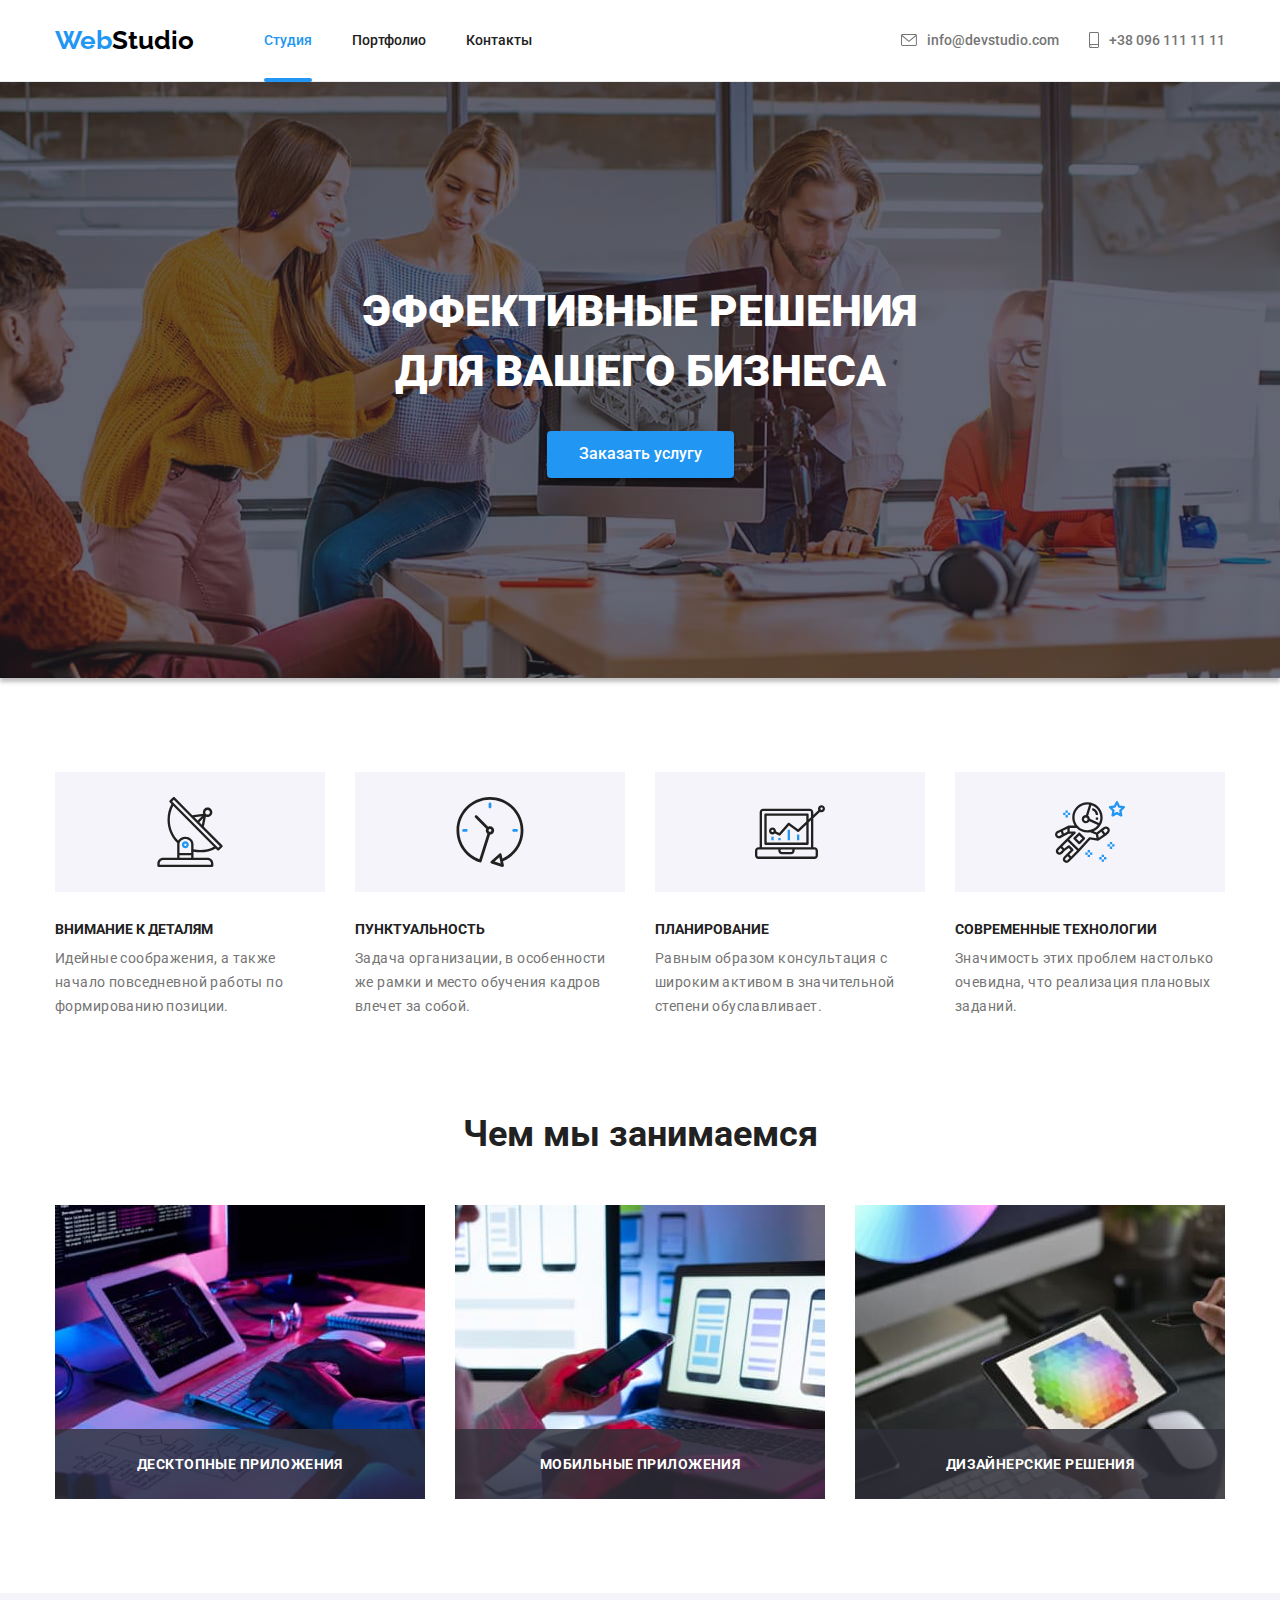
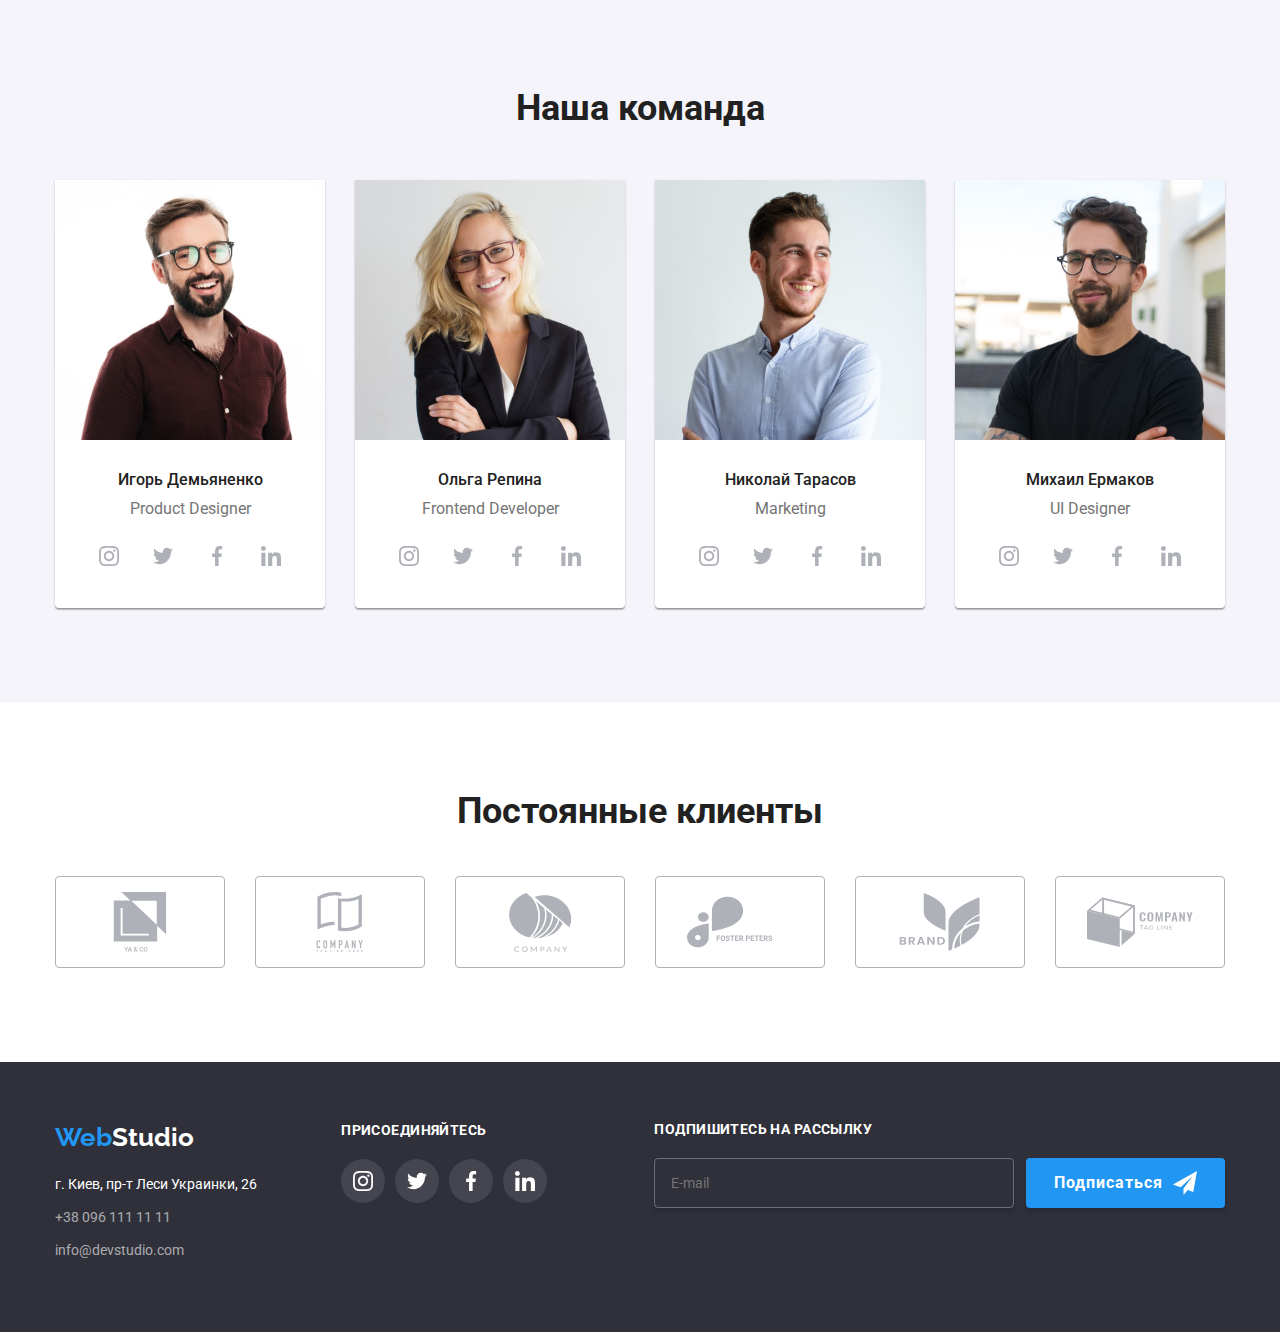
==== index.html @ 5934a65d "Add files via upload" ====
<!DOCTYPE html>
<html lang="en">
  <head>
    <meta charset="UTF-8" />
    <meta http-equiv="X-UA-Compatible" content="IE=edge" />
    <meta name="viewport" content="width=device-width, initial-scale=1.0" />

    <title>Студия</title>

    <link rel="preconnect" href="https://fonts.googleapis.com" />
    <link rel="preconnect" href="https://fonts.gstatic.com" crossorigin />
    <link
      href="https://fonts.googleapis.com/css2?family=Raleway:wght@700&family=Roboto:wght@400;500;700;900&display=swap"
      rel="stylesheet"
    />
    <link rel="stylesheet" href="./css/main.min.css" />
  </head>
  <body>
    <header class="header">
      <div class="container">
        <nav class="nav">
          <a href="./index.html" class="logo"
            ><span class="logo-accent">Web</span>Studio</a
          >
          <ul class="site-nav">
            <li class="site-nav__unit nav-unit">
              <a class="current" href="./index.html">Студия</a>
            </li>
            <li class="site-nav__unit">
              <a href="./portfolio.html">Портфолио</a>
            </li>
            <li class="site-nav__unit"><a href="#">Контакты</a></li>
          </ul>
        </nav>
        <ul class="header-contacts">
          <li class="header-contacts__unit">
            <a
              class="header-contacts__link mail"
              href="mailto:info@devstudio.com"
            >
              <svg class="header-contacts__icon" width="16" height="12">
                <use href="images/index/icons.svg#icon-envelope"></use>
              </svg>
              info@devstudio.com</a
            >
          </li>
          <li class="header-contacts__unit">
            <a class="header-contacts__link tel" href="tel:+380961111111">
              <svg class="header-contacts__icon" width="10" height="16">
                <use href="images/index/icons.svg#icon-smartphone"></use>
              </svg>
              +38 096 111 11 11</a
            >
          </li>
        </ul>
      </div>
    </header>

    <main>
      <section class="business-solutions section">
        <div class="container">
          <h1 class="business-solutions__main-header">
            Эффeктивные решения<br />для вашего бизнеса
          </h1>
          <button
            class="business-solutions__main-button button"
            type="button"
            data-modal-open
          >
            Заказать услугу
          </button>
        </div>
      </section>

      <section class="ocupation section">
        <div class="container">
          <h2 class="visually-hidden title">Род занятий</h2>
          <ul class="ocupation-list">
            <li class="ocupation-list__unit">
              <div class="ocupation-list__svg">
                <svg>
                  <use href="./images/index/icons.svg#icon-antenna"></use>
                </svg>
              </div>
              <h3 class="ocupation-list__title title">внимание к деталям</h3>
              <p class="text">
                Идейные соображения, а также начало повседневной работы по
                формированию позиции.
              </p>
            </li>
            <li class="ocupation-list__unit">
              <div class="ocupation-list__svg">
                <svg>
                  <use href="./images/index/icons.svg#icon-clock"></use>
                </svg>
              </div>
              <h3 class="ocupation-list__title title">пунктуальность</h3>
              <p class="text">
                Задача организации, в особенности же рамки и место обучения
                кадров влечет за собой.
              </p>
            </li>
            <li class="ocupation-list__unit">
              <div class="ocupation-list__svg">
                <svg>
                  <use href="./images/index/icons.svg#icon-diagram"></use>
                </svg>
              </div>
              <h3 class="ocupation-list__title title">плaнирование</h3>
              <p class="text">
                Равным образом консультация с широким активом в значительной
                степени обуславливает.
              </p>
            </li>
            <li class="ocupation-list__unit">
              <div class="ocupation-list__svg">
                <svg>
                  <use href="./images/index/icons.svg#icon-astronaut"></use>
                </svg>
              </div>
              <h3 class="ocupation-list__title title">
                современные технологии
              </h3>
              <p class="text">
                Значимость этих проблем настолько очевидна, что реализация
                плановых заданий.
              </p>
            </li>
          </ul>
        </div>
      </section>
      <section class="ocupation-pics section">
        <div class="container">
          <h2 class="title">Чем мы занимаемся</h2>
          <ul class="ocupation-pics-block">
            <li>
              <div class="ocupation-pics-block__unit">
                <img
                  src="./images/index/boxone.jpg"
                  alt="working process"
                  width="370"
                />
                <p>Десктопные приложения</p>
              </div>
            </li>
            <li>
              <div class="ocupation-pics-block__unit">
                <img
                  src="./images/index/boxtwo.jpg"
                  alt="working process"
                  width="370"
                />
                <p>Мобильные приложения</p>
              </div>
            </li>
            <li>
              <div class="ocupation-pics-block__unit">
                <img
                  src="./images/index/boxthree.jpg"
                  alt="working process"
                  width="370"
                />
                <p>Дизайнерские решения</p>
              </div>
            </li>
          </ul>
        </div>
      </section>

      <section class="team section">
        <div class="container">
          <h2 class="title">Наша команда</h2>
          <ul class="team-list">
            <li class="team-list__unit">
              <img src="./images/index/unitone.jpg" alt="worker" width="270" />
              <div class="team-list__box">
                <h3 class="title team-list__unit-name">Игорь Демьяненко</h3>
                <p class="team-list__position">Product Designer</p>
                <ul class="hot-links">
                  <li class="hot-links__unit">
                    <a href="" class="hot-links__icon-link">
                      <svg class="hot-links__svg">
                        <use
                          href="./images/index/icons.svg#icon-instagram"
                        ></use>
                      </svg>
                    </a>
                  </li>
                  <li class="hot-links__unit">
                    <a href="" class="hot-links__icon-link">
                      <svg class="hot-links__svg">
                        <use href="./images/index/icons.svg#icon-twitter"></use>
                      </svg>
                    </a>
                  </li>
                  <li class="hot-links__unit">
                    <a href="" class="hot-links__icon-link">
                      <svg class="hot-links__svg">
                        <use
                          href="./images/index/icons.svg#icon-facebook"
                        ></use>
                      </svg>
                    </a>
                  </li>
                  <li class="hot-links__unit">
                    <a href="" class="hot-links__icon-link">
                      <svg class="hot-links__svg">
                        <use
                          href="./images/index/icons.svg#icon-linkedin"
                        ></use>
                      </svg>
                    </a>
                  </li>
                </ul>
              </div>
            </li>
            <li class="team-list__unit">
              <img src="./images/index/unittwo.jpg" alt="worker" width="270" />
              <div class="team-list__box">
                <h3 class="title team-list__unit-name">Ольга Репина</h3>
                <p class="team-list__position">Frontend Developer</p>
                <ul class="hot-links">
                  <li class="hot-links__unit">
                    <a href="" class="hot-links__icon-link">
                      <svg class="hot-links__svg">
                        <use
                          href="./images/index/icons.svg#icon-instagram"
                        ></use>
                      </svg>
                    </a>
                  </li>
                  <li class="hot-links__unit">
                    <a href="" class="hot-links__icon-link">
                      <svg class="hot-links__svg">
                        <use href="./images/index/icons.svg#icon-twitter"></use>
                      </svg>
                    </a>
                  </li>
                  <li class="hot-links__unit">
                    <a href="" class="hot-links__icon-link">
                      <svg class="hot-links__svg">
                        <use
                          href="./images/index/icons.svg#icon-facebook"
                        ></use>
                      </svg>
                    </a>
                  </li>
                  <li class="hot-links__unit">
                    <a href="" class="hot-links__icon-link">
                      <svg class="hot-links__svg">
                        <use
                          href="./images/index/icons.svg#icon-linkedin"
                        ></use>
                      </svg>
                    </a>
                  </li>
                </ul>
              </div>
            </li>
            <li class="team-list__unit">
              <img
                src="./images/index/unitthree.jpg"
                alt="worker"
                width="270"
              />
              <div class="team-list__box">
                <h3 class="title team-list__unit-name">Николай Тарасов</h3>
                <p class="team-list__position">Marketing</p>
                <ul class="hot-links">
                  <li class="hot-links__unit">
                    <a href="" class="hot-links__icon-link">
                      <svg class="hot-links__svg">
                        <use
                          href="./images/index/icons.svg#icon-instagram"
                        ></use>
                      </svg>
                    </a>
                  </li>
                  <li class="hot-links__unit">
                    <a href="" class="hot-links__icon-link">
                      <svg class="hot-links__svg">
                        <use href="./images/index/icons.svg#icon-twitter"></use>
                      </svg>
                    </a>
                  </li>
                  <li class="hot-links__unit">
                    <a href="" class="hot-links__icon-link">
                      <svg class="hot-links__svg">
                        <use
                          href="./images/index/icons.svg#icon-facebook"
                        ></use>
                      </svg>
                    </a>
                  </li>
                  <li class="hot-links__unit">
                    <a href="" class="hot-links__icon-link">
                      <svg class="hot-links__svg">
                        <use
                          href="./images/index/icons.svg#icon-linkedin"
                        ></use>
                      </svg>
                    </a>
                  </li>
                </ul>
              </div>
            </li>
            <li class="team-list__unit">
              <img src="./images/index/unitfour.jpg" alt="worker" width="270" />
              <div class="team-list__box">
                <h3 class="title team-list__unit-name">Михаил Ермаков</h3>
                <p class="team-list__position">UI Designer</p>
                <ul class="hot-links">
                  <li class="hot-links__unit">
                    <a href="" class="hot-links__icon-link">
                      <svg class="hot-links__svg">
                        <use
                          href="./images/index/icons.svg#icon-instagram"
                        ></use>
                      </svg>
                    </a>
                  </li>
                  <li class="hot-links__unit">
                    <a href="" class="hot-links__icon-link">
                      <svg class="hot-links__svg">
                        <use href="./images/index/icons.svg#icon-twitter"></use>
                      </svg>
                    </a>
                  </li>
                  <li class="hot-links__unit">
                    <a href="" class="hot-links__icon-link">
                      <svg class="hot-links__svg">
                        <use
                          href="./images/index/icons.svg#icon-facebook"
                        ></use>
                      </svg>
                    </a>
                  </li>
                  <li class="hot-links__unit">
                    <a href="" class="hot-links__icon-link">
                      <svg class="hot-links__svg">
                        <use
                          href="./images/index/icons.svg#icon-linkedin"
                        ></use>
                      </svg>
                    </a>
                  </li>
                </ul>
              </div>
            </li>
          </ul>
        </div>
      </section>
      <section class="constant-clients section">
        <div class="container">
          <h2 class="constant-clients__header title">Постоянные клиенты</h2>
          <ul class="constant-clients-list">
            <li class="constant-clients-list__unit">
              <a href="" class="constant-clients-list__companies">
                <svg>
                  <use href="images/index/icons.svg#icon-group1"></use>
                </svg>
              </a>
            </li>
            <li class="constant-clients-list__unit">
              <a href="" class="constant-clients-list__companies">
                <svg>
                  <use href="images/index/icons.svg#icon-group2"></use>
                </svg>
              </a>
            </li>
            <li class="constant-clients-list__unit">
              <a href="" class="constant-clients-list__companies">
                <svg>
                  <use href="images/index/icons.svg#icon-group3"></use>
                </svg>
              </a>
            </li>
            <li class="constant-clients-list__unit">
              <a href="" class="constant-clients-list__companies">
                <svg>
                  <use href="images/index/icons.svg#icon-group4"></use>
                </svg>
              </a>
            </li>
            <li class="constant-clients-list__unit">
              <a href="" class="constant-clients-list__companies">
                <svg>
                  <use href="images/index/icons.svg#icon-group5"></use>
                </svg>
              </a>
            </li>
            <li class="constant-clients-list__unit">
              <a href="" class="constant-clients-list__companies">
                <svg>
                  <use href="images/index/icons.svg#icon-group6"></use>
                </svg>
              </a>
            </li>
          </ul>
        </div>
      </section>
    </main>

    <footer class="footer">
      <div class="container">
        <div class="left-footer">
          <a href="./index.html" class="logo"
            ><span class="logo-accent">Web</span>Studio</a
          >
          <address>
            <ul class="footer-contacts">
              <li>
                <a class="footer-contacts__map-mark" href="#"
                  >г. Киев, пр-т Леси Украинки, 26</a
                >
              </li>
              <li>
                <a class="footer-contacts__tel contact" href="tel:+380961111111"
                  >+38 096 111 11 11</a
                >
              </li>
              <li>
                <a
                  class="footer-contacts__mail contact"
                  href="mailto:info@devstudio.com"
                  >info@devstudio.com</a
                >
              </li>
            </ul>
          </address>
        </div>
        <div class="footer__join">
          <span>присоединяйтесь</span>
          <ul class="hot-links">
            <li class="hot-links__unit">
              <a href="" class="hot-links__icon-link">
                <svg class="hot-links__svg">
                  <use href="./images/index/icons.svg#icon-instagram"></use>
                </svg>
              </a>
            </li>
            <li class="hot-links__unit">
              <a href="" class="hot-links__icon-link">
                <svg class="hot-links__svg">
                  <use href="./images/index/icons.svg#icon-twitter"></use>
                </svg>
              </a>
            </li>
            <li class="hot-links__unit">
              <a href="" class="hot-links__icon-link">
                <svg class="hot-links__svg">
                  <use href="./images/index/icons.svg#icon-facebook"></use>
                </svg>
              </a>
            </li>
            <li class="hot-links__unit">
              <a href="" class="hot-links__icon-link">
                <svg class="hot-links__svg">
                  <use href="./images/index/icons.svg#icon-linkedin"></use>
                </svg>
              </a>
            </li>
          </ul>
        </div>
        <div class="subscribe">
          <form class="subscribe__form">
            <h2 class="subscribe__header">Подпишитесь на рассылку</h2>
            <div class="subscribe__wrapper">
              <input
                type="mail"
                class="subscribe__input"
                placeholder="E-mail"
              />
              <button type="submit" class="subscribe__submit button">
                Подписаться
                <span class="telegramm-span">
                  <svg>
                    <use href="./images/index/icons.svg#icon-send"></use>
                  </svg>
                </span>
              </button>
            </div>
          </form>
        </div>
      </div>
    </footer>

    <div class="backdrop is-hidden" data-modal>
      <div class="modal">
        <button type="button" class="close-backdrop" data-modal-close>
          <span class="strange-span">
            <svg>
              <use href="./images/index/icons.svg#icon-close"></use>
            </svg>
          </span>
        </button>
        <form class="index-form">
          <h2 class="index-form__header title">
            Оставьте свои данные, мы вам перезвоним
          </h2>
          <label for="name">Имя</label>

          <div class="common-form">
            <input type="text" name="name" id="name" class="common-input" />
            <svg>
              <use href="./images/index/icons.svg#icon-person"></use>
            </svg>
          </div>

          <label for="tel">Телефон</label>
          <div class="common-form">
            <input type="tel" name="tel" id="tel" class="common-input" />
            <svg>
              <use href="./images/index/icons.svg#icon-phone"></use>
            </svg>
          </div>

          <label for="mail">Почта</label>
          <div class="common-form">
            <input type="email" name="mail" id="email" class="common-input" />
            <svg>
              <use href="./images/index/icons.svg#icon-email"></use>
            </svg>
          </div>

          <label for="comment">Комментарий</label>
          <textarea
            name="comment"
            id="comment"
            placeholder="Введите текст"
            class="common-input"
          ></textarea>
          <div class="index-checkbox-field">
            <label for="agreement" class="index-checkbox">
              <input
                type="checkbox"
                name="agreement"
                id="agreement"
                class="checkbox-itself"
              />
              Соглашаюсь с рассылкой и принимаю &nbsp
              <a href="" class="agreement-link"> Условия договора</a>
              <span class="agreement-check">
                <svg>
                  <use href="./images/index/icons.svg#icon-check"></use>
                </svg>
              </span>
            </label>
          </div>
          <button type="submit" class="index-form-button">Отправить</button>
        </form>
      </div>
    </div>
    <script src="./js/modal.js"></script>
  </body>
</html>
---- css/main.min.css ----
/*! modern-normalize v1.1.0 | MIT License | https://github.com/sindresorhus/modern-normalize */*,::before,::after{box-sizing:border-box}html{line-height:1.15;-webkit-text-size-adjust:100%;-moz-tab-size:4;tab-size:4}body{margin:0;font-family:system-ui,-apple-system,"Segoe UI",Roboto,Helvetica,Arial,sans-serif,"Apple Color Emoji","Segoe UI Emoji"}hr{height:0;color:inherit}abbr[title]{text-decoration:underline dotted}b,strong{font-weight:bolder}code,kbd,samp,pre{font-family:ui-monospace, SFMono-Regular, Consolas, 'Liberation Mono', Menlo, monospace;font-size:1em}small{font-size:80%}sub,sup{font-size:75%;line-height:0;position:relative;vertical-align:baseline}sub{bottom:-0.25em}sup{top:-0.5em}table{text-indent:0;border-color:inherit}button,input,optgroup,select,textarea{font-family:inherit;font-size:100%;line-height:1.15;margin:0}button,select{text-transform:none}button,[type='button'],[type='reset'],[type='submit']{-webkit-appearance:button}::-moz-focus-inner{border-style:none;padding:0}:-moz-focusring{outline:1px dotted ButtonText}:-moz-ui-invalid{box-shadow:none}legend{padding:0}progress{vertical-align:baseline}::-webkit-inner-spin-button,::-webkit-outer-spin-button{height:auto}[type='search']{-webkit-appearance:textfield;outline-offset:-2px}::-webkit-search-decoration{-webkit-appearance:none}::-webkit-file-upload-button{-webkit-appearance:button;font:inherit}summary{display:list-item}html{box-sizing:border-box}.container{width:1200px;padding:0px 15px 0px 15px;margin:auto}.section{padding:94px 0}h1,h2,h3,h4,h5,h6{margin:0px;padding:0px}img{display:block}p{margin:0px}body{font-family:"Roboto", sans-serif;background-color:var(--primary-white-color);color:var(--primary-txt-color);font-size:14px;line-height:1.2}ul{list-style:none;margin:0px;padding:0px}:root{--primary-txt-color: #757575;--title-txt-color: #212121;--accent-txt-color: #2196f3;--primary-white-color: #ffffff;--primary-black-color: #000000;--footer-secondary-color: rgba(255, 255, 255, 0.6);--footer-tertiary-color: rgba(255, 255, 255, 0.1);--bg-main-color: #2f303a;--button-bg-color: #f5f4fa;--border-filter-box: #eeeeee;--border-bottom-for-nav: #ececec;--icon-main-color: #afb1b8}.text{font-weight:400;font-size:14px;line-height:1.71;letter-spacing:0.03em;width:270px}.button{color:var(--title-txt-color);font-family:inherit;cursor:pointer;font-size:16px;font-weight:500;line-height:1.63;padding:6px 22px;border:none;border-radius:4px;background-color:var(--button-bg-color);transition-property:background-color;transition-duration:250ms;transition-timing-function:cubic-bezier(0.4, 0, 0.2, 1)}.title{color:var(--title-txt-color)}.visually-hidden,.visually-hidden.title{position:absolute;white-space:nowrap;width:1px;height:1px;overflow:hidden;border:0;padding:0;clip:rect(0 0 0 0);clip-path:inset(50%);margin:-1px}.logo{color:var(--primary-black-color);text-decoration:none;font-size:26px;line-height:1.19;font-family:"Raleway", sans-serif;font-weight:700}.logo .logo-accent{color:var(--accent-txt-color)}header{border-bottom:1px solid var(--border-bottom-for-nav)}header .container{display:flex;align-items:center}.nav{display:flex;align-items:center}.site-nav{display:flex;margin-left:70px}.site-nav__unit:not(:last-child){margin-right:40px}.site-nav__unit a{display:inline-block;color:var(--title-txt-color);text-decoration:none;padding:32px 0px;transition-property:color;transition-duration:250ms;transition-timing-function:cubic-bezier(0.4, 0, 0.2, 1)}.site-nav__unit a:hover,.site-nav__unit a:focus{color:var(--accent-txt-color)}.site-nav__unit .current{color:var(--accent-txt-color);position:relative}header ul{font-weight:500}header .header-contacts__link:hover,header .header-contacts__link:focus{color:var(--accent-txt-color);fill:var(--accent-txt-color)}header .header-contacts__link{color:var(--primary-txt-color);text-decoration:none;fill:var(--primary-txt-color);transition-property:color, fill;transition-duration:250ms;transition-timing-function:cubic-bezier(0.4, 0, 0.2, 1)}.mail,.tel{display:flex;align-items:center}.header-contacts__icon{margin-right:10px}.current::after{content:"";display:block;position:absolute;bottom:-1px;width:100%;height:4px;border-radius:2px;background-color:var(--accent-txt-color)}.header-contacts{display:flex;margin-left:auto}.header-contacts .header-contacts__unit:not(:last-child){margin-right:30px}.title.hidden-title{color:var(--primary-white-color)}.business-solutions{background-color:var(--bg-main-color);background-image:linear-gradient(rgba(47,48,58,0.4), rgba(47,48,58,0.4)),url(../images/index/heroimg.jpg);box-shadow:0px 4px 4px rgba(0,0,0,0.25);background-position:center;background-repeat:no-repeat;text-align:center}.business-solutions.section{padding:200px 0px}.business-solutions__main-header{text-align:center;padding-bottom:30px;color:var(--primary-white-color);line-height:1.36;font-size:44px;font-weight:900;text-transform:uppercase}.business-solutions__main-button.button{padding:10px 32px;margin-right:0}.business-solutions__main-button.button,.button:hover,.button:focus{color:var(--primary-white-color);background-color:var(--accent-txt-color);box-shadow:0px 3px 1px rgba(0,0,0,0.1),0px 1px 2px rgba(0,0,0,0.08),0px 2px 2px rgba(0,0,0,0.12)}.ocupation-list{display:flex}.ocupation-list__unit:not(:last-child){margin-right:30px}.ocupation-list__svg{display:flex;justify-content:center;align-items:center;align-content:center;background-color:var(--button-bg-color);height:120px;margin-bottom:30px}.ocupation-list__svg svg{width:70px;height:70px}.ocupation-pics.section{padding-top:0px}.ocupation-pics .title{font-size:36px;line-height:1.17;text-align:center;margin-bottom:50px}.ocupation-pics-block{display:flex}.ocupation-pics-block li:not(:last-child){margin-right:30px}.ocupation-pics-block li{position:relative}.ocupation-list__title.title{font-size:14px;line-height:1.14;text-transform:uppercase;margin-bottom:10px}.ocupation-pics-block__unit p{position:absolute;display:flex;align-items:center;justify-content:center;bottom:0;width:100%;height:70px;background-color:rgba(47,48,58,0.8);text-align:center;font-weight:700;letter-spacing:0.03em;text-transform:uppercase;line-height:calc(16 / 14);color:var(--primary-white-color)}.team{background-color:var(--button-bg-color)}.team .title{font-size:36px;line-height:1.17;text-align:center}.team h2{margin-bottom:50px}.team-list{display:flex}.team-list__box{padding:30px 0px}.team-list__unit{text-align:center;border-radius:0px 0px 4px 4px;box-shadow:0px 1px 3px rgba(0,0,0,0.12),0px 1px 1px rgba(0,0,0,0.14),0px 2px 1px rgba(0,0,0,0.2);background-color:var(--primary-white-color)}.team-list__unit .title.team-list__unit-name{font-size:16px;font-weight:500;line-height:1.19;margin-bottom:10px}.team-list__unit .team-list__position{font-size:16px;line-height:1.19;margin-bottom:16px}.team-list__unit:not(:last-child){margin-right:30px}.hot-links{display:flex;justify-content:center}.hot-links__unit{display:flex}.hot-links__unit:not(:last-child){margin-right:10px}.hot-links__unit a{width:44px;height:44px;background-color:var(--primary-white-color);fill:var(--icon-main-color);border-radius:50%;display:flex;justify-content:center;align-items:center;transition-property:background-color, fill;transition-duration:250ms;transition-timing-function:cubic-bezier(0.4, 0, 0.2, 1)}.hot-links__unit a:hover,.hot-links__unit a:focus{background-color:var(--accent-txt-color);fill:var(--primary-white-color)}.hot-links__svg{width:20px;height:20px}.constant-clients__header{text-align:center;font-size:36px;font-weight:700;line-height:calc(36 / 42);margin-bottom:50px}.constant-clients-list{display:flex}.constant-clients-list__unit:not(:last-child){margin-right:30px}.constant-clients-list__companies{width:170px;height:92px;display:flex;align-items:center;justify-content:center;border:1px solid var(--icon-main-color);border-radius:4px;fill:var(--icon-main-color);transition-property:background-color, fill;transition-duration:250ms;transition-timing-function:cubic-bezier(0.4, 0, 0.2, 1)}.constant-clients-list__companies:hover,.constant-clients-list__companies:focus{border:1px solid var(--accent-txt-color);fill:var(--accent-txt-color)}.constant-clients-list__companies svg{width:106px;height:60px}.filter-buttons,.filter-list{display:flex;flex-wrap:wrap;justify-content:center}.filter-buttons{margin-bottom:50px}.filter-buttons li:not(:last-child){margin-right:8px}.filter-list{margin:-15px}.filter-list__list-unit{border:1px solid var(--border-filter-box);width:370px;margin:15px}.filter-list__list-unit:hover{box-shadow:0px 1px 1px rgba(0,0,0,0.12),0px 4px 4px rgba(0,0,0,0.06),1px 4px 6px rgba(0,0,0,0.16)}.filter-list__list-unit h2{color:var(--title-txt-color);font-size:18px;line-height:1.71;margin-bottom:4px}.filter-list__list-unit p{font-size:16px;line-height:1.6}.filter-list__list-unit:hover .filter-list__active-text{transform:translateY(0)}.list-unit__content{padding:20px 24px}.filter-list__unit-active{position:relative;overflow:hidden}.filter-list__unit-active p{position:absolute;top:0;height:100%;width:100%;padding:63px 24px;background-color:rgba(33,150,243,0.9);color:var(--primary-white-color);font-size:18px;line-height:1.53;letter-spacing:0.03em;transform:translateY(100%);transition:transform 250ms cubic-bezier(0.4, 0, 0.2, 1)}.footer{background-color:var(--bg-main-color);padding:60px 0px}.footer .logo{color:var(--primary-white-color);display:inline-block;margin-bottom:20px}.footer .container{display:flex;justify-content:space-between}.footer-contacts{line-height:1.71}.footer-contacts li{margin-bottom:9px}.footer-contacts a{text-decoration:none}address{font-style:normal}address .footer-contacts__map-mark{color:var(--primary-white-color);transition-property:color;transition-duration:250ms;transition-timing-function:cubic-bezier(0.4, 0, 0.2, 1)}address .footer-contacts__map-mark:hover,address .footer-contacts__map-mark:focus,address .contact:hover,address .contact:focus{color:var(--accent-txt-color)}address .footer-contacts__tel,address .footer-contacts__mail{color:var(--footer-secondary-color);transition-property:color;transition-duration:250ms;transition-timing-function:cubic-bezier(0.4, 0, 0.2, 1)}.footer__join{display:block;margin-left:70px}.footer__join span{font-weight:700;color:var(--primary-white-color);text-transform:uppercase;display:inline-block;margin-bottom:20px;letter-spacing:0.03em}.footer__join .hot-links__icon-link{background-color:var(--footer-tertiary-color);fill:var(--primary-white-color)}.subscribe{margin-left:93px}.subscribe__header{font-size:14px;font-weight:700;line-height:1.14;letter-spacing:0.03em;text-transform:uppercase;color:var(--primary-white-color);margin-bottom:20px}.subscribe__wrapper{display:flex}.subscribe__input{height:50px;width:360px;border:1px solid rgba(255,255,255,0.3);border-radius:4px;background-color:rgba(255,255,255,0);box-shadow:0px 4px 4px rgba(0,0,0,0.15);margin-right:12px;padding-left:16px;color:var(--primary-white-color)}.subscribe__input:focus{border:none;outline:1px solid var(--accent-txt-color)}.subscribe__submit{display:flex;align-items:center;justify-content:center;padding:10px 28px;background:var(--accent-txt-color);box-shadow:0px 4px 4px rgba(0,0,0,0.15);border-radius:4px;font-weight:700;font-size:16px;line-height:1.87;letter-spacing:0.06em;color:var(--primary-white-color)}.telegramm-span{margin-left:10px;width:24px;height:24px}.telegramm-span svg{width:24px;height:24px}.backdrop{position:fixed;top:0;left:0;width:100%;height:100%;background-color:rgba(0,0,0,0.2);opacity:1;transition:opacity 250ms cubic-bezier(0.4, 0, 0.2, 1)}.backdrop.is-hidden{opacity:0;pointer-events:none}.modal{position:absolute;top:50%;left:50%;transform:translate(-50%, -50%);min-height:581px;min-width:528px;background-color:var(--primary-white-color);box-shadow:0px 1px 3px rgba(0,0,0,0.12),0px 1px 1px rgba(0,0,0,0.14),0px 2px 1px rgba(0,0,0,0.2);border-radius:4px}.close-backdrop{position:absolute;right:8px;top:8px;width:30px;height:30px;background-color:var(--primary-white-color);border:1px solid rgba(0,0,0,0.1);border-radius:50%;fill:#000000;display:flex;justify-content:center;align-items:center;cursor:pointer;transition:fill 250ms cubic-bezier(0.4, 0, 0.2, 1)}.close-backdrop svg{width:18px;height:18px}.close-backdrop:hover{fill:var(--accent-txt-color)}.index-form{display:flex;flex-direction:column;align-items:center;padding:40px}.index-form label{font-size:12px;line-height:1.16;letter-spacing:0.01em;margin-bottom:4px;width:100%}.index-form input{width:100%;height:40px;border:1px solid rgba(33,33,33,0.2);border-radius:4px}.index-form textarea{border:1px solid rgba(33,33,33,0.2);height:120px;width:100%;border-radius:4px;padding:12px 16px;resize:none}.index-form__header{font-size:20px;letter-spacing:0.03em;line-height:1.15;margin-bottom:12px}.common-form{position:relative;display:flex;align-items:center;width:100%;margin-bottom:10px}.common-form svg{position:absolute;width:18px;height:18px;left:12px}.common-form input{padding-left:42px}.common-input:focus{outline:1px solid var(--accent-txt-color)}.common-input:focus+svg{fill:var(--accent-txt-color)}.index-checkbox-field{position:relative;margin-top:20px;margin-bottom:30px;display:flex;align-items:center;justify-content:center;margin-left:17px}.index-checkbox-field label{font-size:14px;line-height:1.71;letter-spacing:0.03em}.index-checkbox{display:flex;align-items:center}.index-checkbox input{position:absolute;white-space:nowrap;width:1px;height:1px;overflow:hidden;border:0;padding:0;clip:rect(0 0 0 0);clip-path:inset(50%);margin:-1px}.agreement-check{position:absolute;display:flex;align-items:center;justify-content:center;width:16px;height:15px;background-color:var(--primary-white-color);border:2px solid var(--primary-black-color);border-radius:3px;left:-20px;top:4px;line-height:1}.agreement-check svg{width:16px;height:15px}.checkbox-itself:checked ~ .agreement-check{background-color:var(--accent-txt-color);border:none}.agreement-link{color:var(--accent-txt-color)}.index-form-button{padding:10px 55px;color:var(--primary-white-color);background-color:var(--accent-txt-color);box-shadow:0px 4px 4px rgba(0,0,0,0.15);border-radius:4px;width:200px;border:0;font-size:16px;line-height:1.88;font-weight:700;cursor:pointer;letter-spacing:0.06em}.strange-span{width:18px;height:18px}
/*# sourceMappingURL=main.min.css.map */
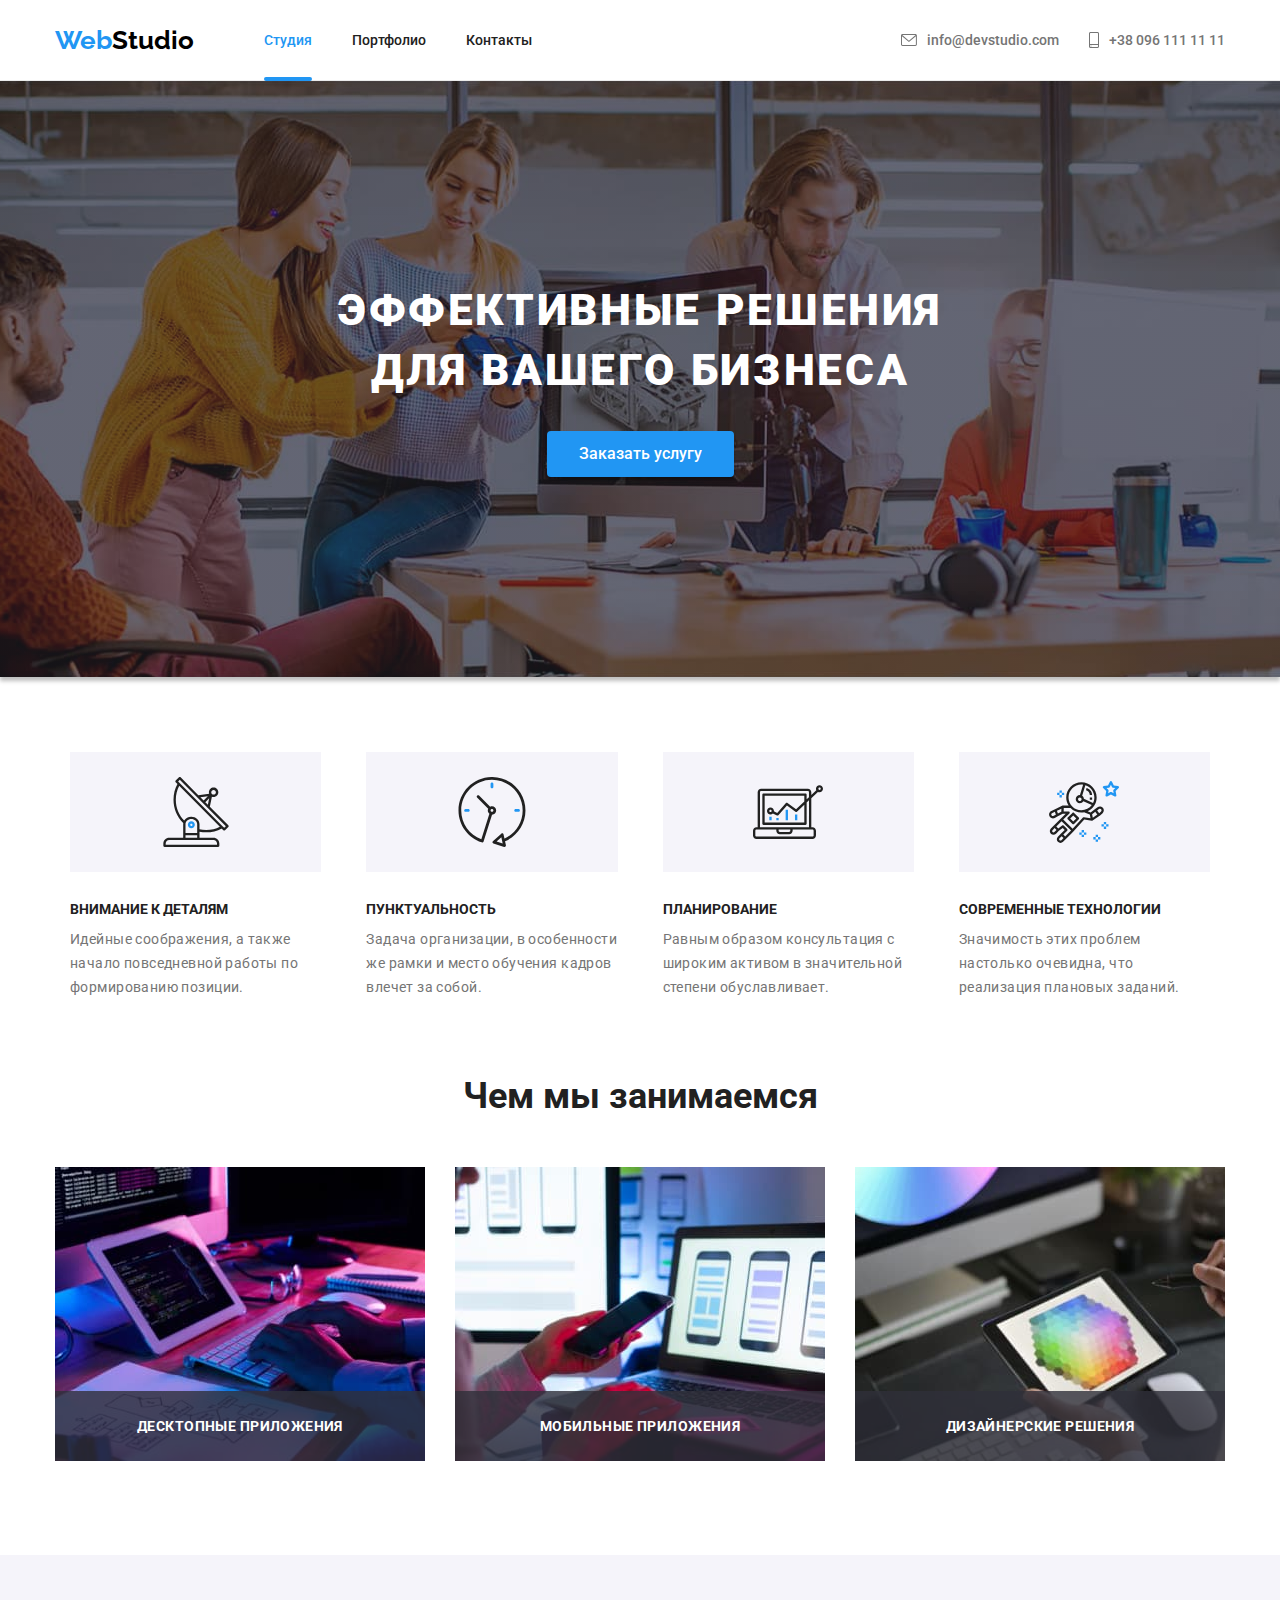
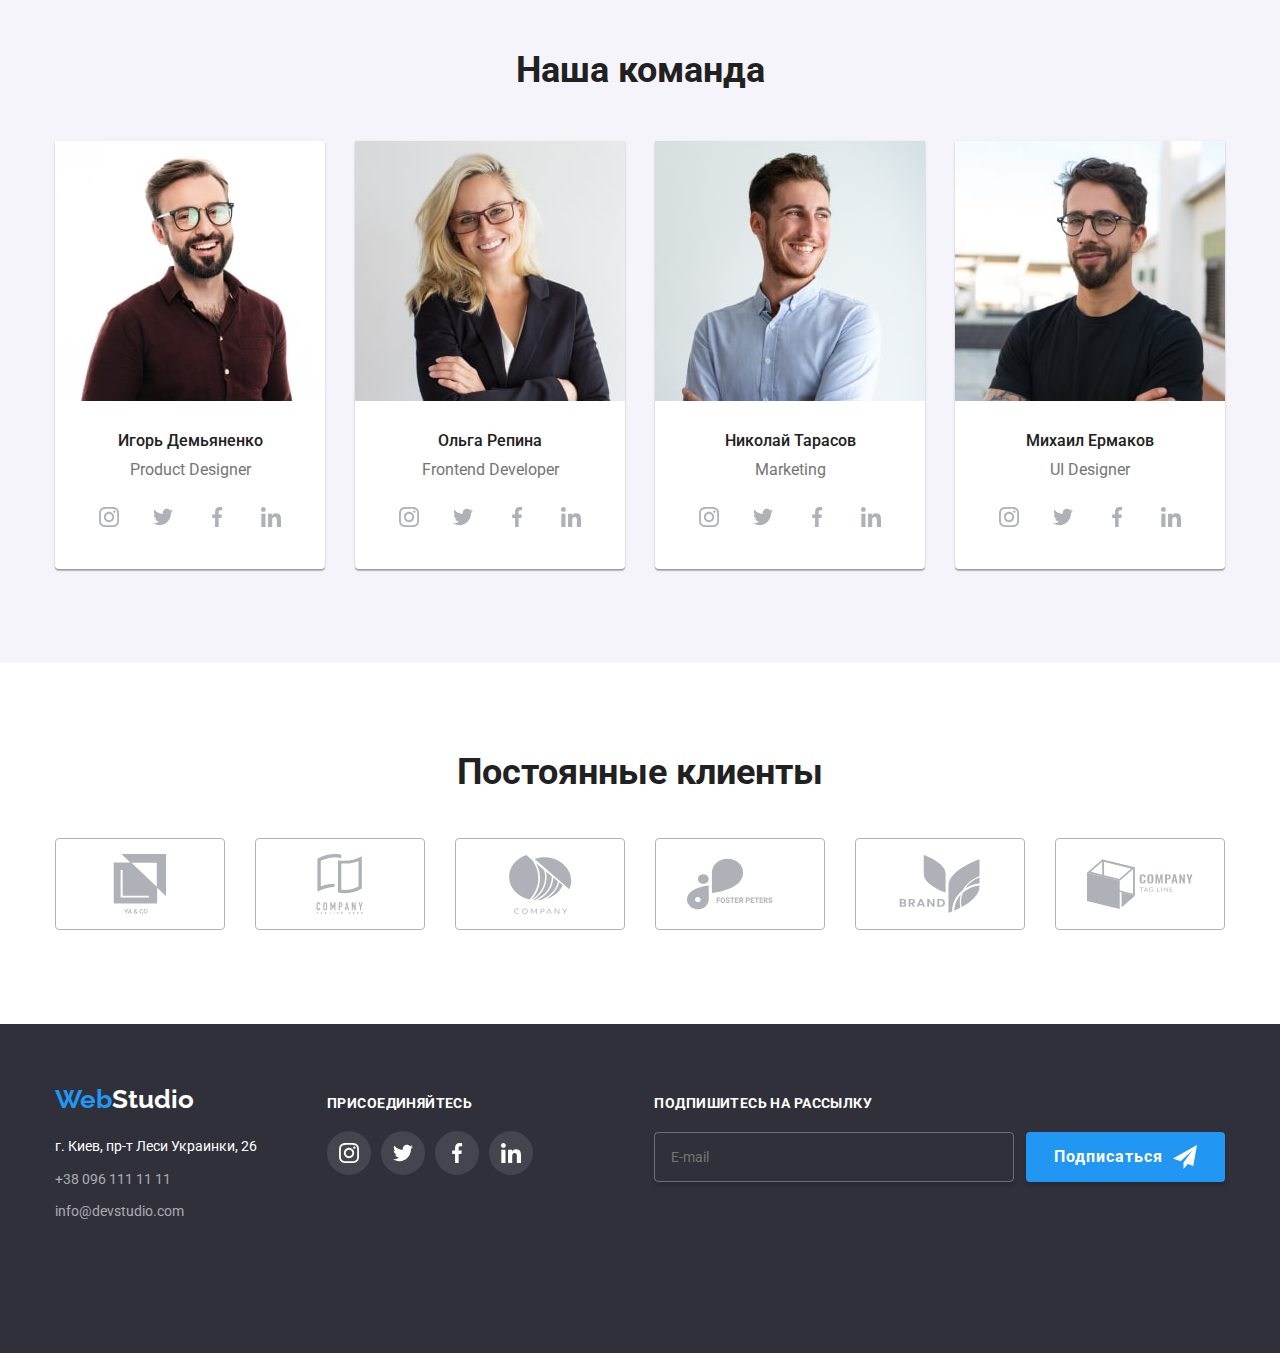
==== commit ecc6c00a: "v1" ====
--- a/index.html
+++ b/index.html
@@ -16,7 +16,8 @@
     <link rel="stylesheet" href="./css/main.min.css" />
   </head>
   <body>
-    <header class="header">
+
+   <header class="header">
       <div class="container">
         <nav class="nav">
           <a href="./index.html" class="logo"
@@ -53,8 +54,59 @@
             >
           </li>
         </ul>
-      </div>
-    </header>
+        <button type="button" class="burger-open">
+          <svg class="burger-open__svg">
+            <use href="images/index/icons.svg#icon-menu"></use>
+
+          </svg>
+        </button>
+      </div>
+      <div class="mob-menu visually-hidden">
+        <div class="mob-container">
+          <div class="mob-menu__top">
+        <button type="button" class="burger-close">
+          <svg class="burger-close__svg">
+          <use href="images/index/icons.svg#icon-close_menu"></use>
+          </svg>
+        </button>
+        <ul class="mob-menu-list">
+          <li class="mob-menu-list__unit">
+            <a  href="./index.html">Студия</a>
+          </li>
+          <li class="mob-menu-list__unit">
+            <a href="./portfolio.html">Портфолио</a>
+          </li>
+          <li class="mob-menu-list__unit"><a href="#">Контакты</a></li>
+        </ul>
+      </div>
+        <div class="mob-menu__bottom">
+        <ul class="mob-contacts">
+          <li class="mob-contacts__unit">
+            <a class="mob-contacts__link tel" href="tel:+380961111111">
+              +38 096 111 11 11</a
+            >
+          </li>
+          <li class="mob-contacts__unit">
+            <a
+              class="mob-contacts__link mail"
+              href="mailto:info@devstudio.com"
+            >
+              info@devstudio.com</a
+            >
+          </li>
+
+        </ul>
+        <ul class="mob-hot-links">
+          <li class="mob-hot-links__unit"><a href="">Instagram</a></li>
+          <li class="mob-hot-links__unit"><a href="">Twitter</a></li>
+          <li class="mob-hot-links__unit"><a href="">Facebook</a></li>
+          <li class="mob-hot-links__unit"><a href="">LinkedIn</a></li>
+
+        </ul>
+      </div>
+      </div>
+      </div>
+    </header> 
 
     <main>
       <section class="business-solutions section">
@@ -72,7 +124,7 @@
         </div>
       </section>
 
-      <section class="ocupation section">
+       <section class="ocupation section">
         <div class="container">
           <h2 class="visually-hidden title">Род занятий</h2>
           <ul class="ocupation-list">
@@ -129,6 +181,7 @@
           </ul>
         </div>
       </section>
+
       <section class="ocupation-pics section">
         <div class="container">
           <h2 class="title">Чем мы занимаемся</h2>
@@ -172,7 +225,15 @@
           <h2 class="title">Наша команда</h2>
           <ul class="team-list">
             <li class="team-list__unit">
-              <img src="./images/index/unitone.jpg" alt="worker" width="270" />
+              <picture>
+                <source srcset="./images/index/fourthteam/igor/igor-min.jpg 1x,
+                ./images/index/fourthteam/igor/igor-2x-min.jpg 2x" media="(min-width:1200px)">
+                <source srcset="./images/index/fourthteam/igor/igor-tablet-min.jpg 1x,
+                ./images/index/fourthteam/igor/igor-tablet-2x-min.jpg 2x" media="(min-width:768px)">
+                <source srcset="./images/index/fourthteam/igor/igor-mob-min.jpg 1x,
+                ./images/index/fourthteam/igor/igor-mob-2x-min.jpg 2x" media="(min-width:320px)">
+                <img src="./images/index/fourthteam/igor/igor-mob-min.jpg" alt="worker" >
+              </picture>
               <div class="team-list__box">
                 <h3 class="title team-list__unit-name">Игорь Демьяненко</h3>
                 <p class="team-list__position">Product Designer</p>
@@ -215,7 +276,15 @@
               </div>
             </li>
             <li class="team-list__unit">
-              <img src="./images/index/unittwo.jpg" alt="worker" width="270" />
+              <picture>
+                <source srcset="./images/index/fourthteam/olga/olga-min.jpg 1x,
+                ./images/index/fourthteam/olga/olga-2x-min.jpg 2x" media="(min-width:1200px)">
+                <source srcset="./images/index/fourthteam/olga/olga-tablet-min.jpg 1x,
+                ./images/index/fourthteam/olga/olga-tablet-2x-min.jpg 2x" media="(min-width:768px)">
+                <source srcset="./images/index/fourthteam/olga/olga-mob-min.jpg 1x,
+                ./images/index/fourthteam/olga/olga-mob-2x-min.jpg 2x" media="(min-width:320px)">
+                <img src="./images/index/fourthteam/olga/olga-mob-min.jpg" alt="worker" >
+              </picture>
               <div class="team-list__box">
                 <h3 class="title team-list__unit-name">Ольга Репина</h3>
                 <p class="team-list__position">Frontend Developer</p>
@@ -258,11 +327,15 @@
               </div>
             </li>
             <li class="team-list__unit">
-              <img
-                src="./images/index/unitthree.jpg"
-                alt="worker"
-                width="270"
-              />
+              <picture>
+                <source srcset="./images/index/fourthteam/nick/nick-min.jpg 1x,
+                ./images/index/fourthteam/nick/nick-2x-min.jpg 2x" media="(min-width:1200px)">
+                <source srcset="./images/index/fourthteam/nick/nick-tablet-min.jpg 1x,
+                ./images/index/fourthteam/nick/nick-tablet-2x-min.jpg 2x" media="(min-width:768px)">
+                <source srcset="./images/index/fourthteam/nick/nick-mob-min.jpg 1x,
+                ./images/index/fourthteam/nick/nick-mob-2x-min.jpg 2x" media="(min-width:320px)">
+                <img src="./images/index/fourthteam/nick/nick-mob-min.jpg" alt="worker" >
+              </picture>
               <div class="team-list__box">
                 <h3 class="title team-list__unit-name">Николай Тарасов</h3>
                 <p class="team-list__position">Marketing</p>
@@ -305,7 +378,15 @@
               </div>
             </li>
             <li class="team-list__unit">
-              <img src="./images/index/unitfour.jpg" alt="worker" width="270" />
+              <picture>
+                <source srcset="./images/index/fourthteam/misha/misha-min.jpg 1x,
+                ./images/index/fourthteam/misha/misha-2x-min.jpg 2x" media="(min-width:1200px)">
+                <source srcset="./images/index/fourthteam/misha/misha-tablet-min.jpg 1x,
+                ./images/index/fourthteam/misha/misha-tablet-2x-min.jpg 2x" media="(min-width:768px)">
+                <source srcset="./images/index/fourthteam/misha/misha-mob-min.jpg 1x,
+                ./images/index/fourthteam/misha/misha-mob-2x-min.jpg 2x" media="(min-width:320px)">
+                <img src="./images/index/fourthteam/misha/misha-mob-min.jpg" alt="worker" >
+              </picture>
               <div class="team-list__box">
                 <h3 class="title team-list__unit-name">Михаил Ермаков</h3>
                 <p class="team-list__position">UI Designer</p>
@@ -350,6 +431,7 @@
           </ul>
         </div>
       </section>
+
       <section class="constant-clients section">
         <div class="container">
           <h2 class="constant-clients__header title">Постоянные клиенты</h2>
@@ -398,11 +480,12 @@
             </li>
           </ul>
         </div>
-      </section>
+      </section> 
     </main>
 
     <footer class="footer">
       <div class="container">
+        <div class="footer__two-sections">
         <div class="left-footer">
           <a href="./index.html" class="logo"
             ><span class="logo-accent">Web</span>Studio</a
@@ -462,6 +545,7 @@
             </li>
           </ul>
         </div>
+      </div>
         <div class="subscribe">
           <form class="subscribe__form">
             <h2 class="subscribe__header">Подпишитесь на рассылку</h2>
@@ -551,6 +635,11 @@
         </form>
       </div>
     </div>
+
+    
+
+
+    <script src="./js/menu.js"></script>
     <script src="./js/modal.js"></script>
   </body>
 </html>
--- a/css/main.min.css
+++ b/css/main.min.css
@@ -3,5 +3,5 @@
  Consolas,  'Liberation Mono',  Menlo,- monospace;font-size:1em}small{font-size:80%}sub,sup{font-size:75%;line-height:0;position:relative;vertical-align:baseline}sub{bottom:-0.25em}sup{top:-0.5em}table{text-indent:0;border-color:inherit}button,input,optgroup,select,textarea{font-family:inherit;font-size:100%;line-height:1.15;margin:0}button,select{text-transform:none}button,[type='button'],[type='reset'],[type='submit']{-webkit-appearance:button}::-moz-focus-inner{border-style:none;padding:0}:-moz-focusring{outline:1px dotted ButtonText}:-moz-ui-invalid{box-shadow:none}legend{padding:0}progress{vertical-align:baseline}::-webkit-inner-spin-button,::-webkit-outer-spin-button{height:auto}[type='search']{-webkit-appearance:textfield;outline-offset:-2px}::-webkit-search-decoration{-webkit-appearance:none}::-webkit-file-upload-button{-webkit-appearance:button;font:inherit}summary{display:list-item}html{box-sizing:border-box}.container{width:1200px;padding:0px 15px 0px 15px;margin:auto}.section{padding:94px 0}h1,h2,h3,h4,h5,h6{margin:0px;padding:0px}img{display:block}p{margin:0px}body{font-family:"Roboto", sans-serif;background-color:var(--primary-white-color);color:var(--primary-txt-color);font-size:14px;line-height:1.2}ul{list-style:none;margin:0px;padding:0px}:root{--primary-txt-color: #757575;--title-txt-color: #212121;--accent-txt-color: #2196f3;--primary-white-color: #ffffff;--primary-black-color: #000000;--footer-secondary-color: rgba(255, 255, 255, 0.6);--footer-tertiary-color: rgba(255, 255, 255, 0.1);--bg-main-color: #2f303a;--button-bg-color: #f5f4fa;--border-filter-box: #eeeeee;--border-bottom-for-nav: #ececec;--icon-main-color: #afb1b8}.text{font-weight:400;font-size:14px;line-height:1.71;letter-spacing:0.03em;width:270px}.button{color:var(--title-txt-color);font-family:inherit;cursor:pointer;font-size:16px;font-weight:500;line-height:1.63;padding:6px 22px;border:none;border-radius:4px;background-color:var(--button-bg-color);transition-property:background-color;transition-duration:250ms;transition-timing-function:cubic-bezier(0.4, 0, 0.2, 1)}.title{color:var(--title-txt-color)}.visually-hidden,.visually-hidden.title{position:absolute;white-space:nowrap;width:1px;height:1px;overflow:hidden;border:0;padding:0;clip:rect(0 0 0 0);clip-path:inset(50%);margin:-1px}.logo{color:var(--primary-black-color);text-decoration:none;font-size:26px;line-height:1.19;font-family:"Raleway", sans-serif;font-weight:700}.logo .logo-accent{color:var(--accent-txt-color)}header{border-bottom:1px solid var(--border-bottom-for-nav)}header .container{display:flex;align-items:center}.nav{display:flex;align-items:center}.site-nav{display:flex;margin-left:70px}.site-nav__unit:not(:last-child){margin-right:40px}.site-nav__unit a{display:inline-block;color:var(--title-txt-color);text-decoration:none;padding:32px 0px;transition-property:color;transition-duration:250ms;transition-timing-function:cubic-bezier(0.4, 0, 0.2, 1)}.site-nav__unit a:hover,.site-nav__unit a:focus{color:var(--accent-txt-color)}.site-nav__unit .current{color:var(--accent-txt-color);position:relative}header ul{font-weight:500}header .header-contacts__link:hover,header .header-contacts__link:focus{color:var(--accent-txt-color);fill:var(--accent-txt-color)}header .header-contacts__link{color:var(--primary-txt-color);text-decoration:none;fill:var(--primary-txt-color);transition-property:color, fill;transition-duration:250ms;transition-timing-function:cubic-bezier(0.4, 0, 0.2, 1)}.mail,.tel{display:flex;align-items:center}.header-contacts__icon{margin-right:10px}.current::after{content:"";display:block;position:absolute;bottom:-1px;width:100%;height:4px;border-radius:2px;background-color:var(--accent-txt-color)}.header-contacts{display:flex;margin-left:auto}.header-contacts .header-contacts__unit:not(:last-child){margin-right:30px}.title.hidden-title{color:var(--primary-white-color)}.business-solutions{background-color:var(--bg-main-color);background-image:linear-gradient(rgba(47,48,58,0.4), rgba(47,48,58,0.4)),url(../images/index/heroimg.jpg);box-shadow:0px 4px 4px rgba(0,0,0,0.25);background-position:center;background-repeat:no-repeat;text-align:center}.business-solutions.section{padding:200px 0px}.business-solutions__main-header{text-align:center;padding-bottom:30px;color:var(--primary-white-color);line-height:1.36;font-size:44px;font-weight:900;text-transform:uppercase}.business-solutions__main-button.button{padding:10px 32px;margin-right:0}.business-solutions__main-button.button,.button:hover,.button:focus{color:var(--primary-white-color);background-color:var(--accent-txt-color);box-shadow:0px 3px 1px rgba(0,0,0,0.1),0px 1px 2px rgba(0,0,0,0.08),0px 2px 2px rgba(0,0,0,0.12)}.ocupation-list{display:flex}.ocupation-list__unit:not(:last-child){margin-right:30px}.ocupation-list__svg{display:flex;justify-content:center;align-items:center;align-content:center;background-color:var(--button-bg-color);height:120px;margin-bottom:30px}.ocupation-list__svg svg{width:70px;height:70px}.ocupation-pics.section{padding-top:0px}.ocupation-pics .title{font-size:36px;line-height:1.17;text-align:center;margin-bottom:50px}.ocupation-pics-block{display:flex}.ocupation-pics-block li:not(:last-child){margin-right:30px}.ocupation-pics-block li{position:relative}.ocupation-list__title.title{font-size:14px;line-height:1.14;text-transform:uppercase;margin-bottom:10px}.ocupation-pics-block__unit p{position:absolute;display:flex;align-items:center;justify-content:center;bottom:0;width:100%;height:70px;background-color:rgba(47,48,58,0.8);text-align:center;font-weight:700;letter-spacing:0.03em;text-transform:uppercase;line-height:calc(16 / 14);color:var(--primary-white-color)}.team{background-color:var(--button-bg-color)}.team .title{font-size:36px;line-height:1.17;text-align:center}.team h2{margin-bottom:50px}.team-list{display:flex}.team-list__box{padding:30px 0px}.team-list__unit{text-align:center;border-radius:0px 0px 4px 4px;box-shadow:0px 1px 3px rgba(0,0,0,0.12),0px 1px 1px rgba(0,0,0,0.14),0px 2px 1px rgba(0,0,0,0.2);background-color:var(--primary-white-color)}.team-list__unit .title.team-list__unit-name{font-size:16px;font-weight:500;line-height:1.19;margin-bottom:10px}.team-list__unit .team-list__position{font-size:16px;line-height:1.19;margin-bottom:16px}.team-list__unit:not(:last-child){margin-right:30px}.hot-links{display:flex;justify-content:center}.hot-links__unit{display:flex}.hot-links__unit:not(:last-child){margin-right:10px}.hot-links__unit a{width:44px;height:44px;background-color:var(--primary-white-color);fill:var(--icon-main-color);border-radius:50%;display:flex;justify-content:center;align-items:center;transition-property:background-color, fill;transition-duration:250ms;transition-timing-function:cubic-bezier(0.4, 0, 0.2, 1)}.hot-links__unit a:hover,.hot-links__unit a:focus{background-color:var(--accent-txt-color);fill:var(--primary-white-color)}.hot-links__svg{width:20px;height:20px}.constant-clients__header{text-align:center;font-size:36px;font-weight:700;line-height:calc(36 / 42);margin-bottom:50px}.constant-clients-list{display:flex}.constant-clients-list__unit:not(:last-child){margin-right:30px}.constant-clients-list__companies{width:170px;height:92px;display:flex;align-items:center;justify-content:center;border:1px solid var(--icon-main-color);border-radius:4px;fill:var(--icon-main-color);transition-property:background-color, fill;transition-duration:250ms;transition-timing-function:cubic-bezier(0.4, 0, 0.2, 1)}.constant-clients-list__companies:hover,.constant-clients-list__companies:focus{border:1px solid var(--accent-txt-color);fill:var(--accent-txt-color)}.constant-clients-list__companies svg{width:106px;height:60px}.filter-buttons,.filter-list{display:flex;flex-wrap:wrap;justify-content:center}.filter-buttons{margin-bottom:50px}.filter-buttons li:not(:last-child){margin-right:8px}.filter-list{margin:-15px}.filter-list__list-unit{border:1px solid var(--border-filter-box);width:370px;margin:15px}.filter-list__list-unit:hover{box-shadow:0px 1px 1px rgba(0,0,0,0.12),0px 4px 4px rgba(0,0,0,0.06),1px 4px 6px rgba(0,0,0,0.16)}.filter-list__list-unit h2{color:var(--title-txt-color);font-size:18px;line-height:1.71;margin-bottom:4px}.filter-list__list-unit p{font-size:16px;line-height:1.6}.filter-list__list-unit:hover .filter-list__active-text{transform:translateY(0)}.list-unit__content{padding:20px 24px}.filter-list__unit-active{position:relative;overflow:hidden}.filter-list__unit-active p{position:absolute;top:0;height:100%;width:100%;padding:63px 24px;background-color:rgba(33,150,243,0.9);color:var(--primary-white-color);font-size:18px;line-height:1.53;letter-spacing:0.03em;transform:translateY(100%);transition:transform 250ms cubic-bezier(0.4, 0, 0.2, 1)}.footer{background-color:var(--bg-main-color);padding:60px 0px}.footer .logo{color:var(--primary-white-color);display:inline-block;margin-bottom:20px}.footer .container{display:flex;justify-content:space-between}.footer-contacts{line-height:1.71}.footer-contacts li{margin-bottom:9px}.footer-contacts a{text-decoration:none}address{font-style:normal}address .footer-contacts__map-mark{color:var(--primary-white-color);transition-property:color;transition-duration:250ms;transition-timing-function:cubic-bezier(0.4, 0, 0.2, 1)}address .footer-contacts__map-mark:hover,address .footer-contacts__map-mark:focus,address .contact:hover,address .contact:focus{color:var(--accent-txt-color)}address .footer-contacts__tel,address .footer-contacts__mail{color:var(--footer-secondary-color);transition-property:color;transition-duration:250ms;transition-timing-function:cubic-bezier(0.4, 0, 0.2, 1)}.footer__join{display:block;margin-left:70px}.footer__join span{font-weight:700;color:var(--primary-white-color);text-transform:uppercase;display:inline-block;margin-bottom:20px;letter-spacing:0.03em}.footer__join .hot-links__icon-link{background-color:var(--footer-tertiary-color);fill:var(--primary-white-color)}.subscribe{margin-left:93px}.subscribe__header{font-size:14px;font-weight:700;line-height:1.14;letter-spacing:0.03em;text-transform:uppercase;color:var(--primary-white-color);margin-bottom:20px}.subscribe__wrapper{display:flex}.subscribe__input{height:50px;width:360px;border:1px solid rgba(255,255,255,0.3);border-radius:4px;background-color:rgba(255,255,255,0);box-shadow:0px 4px 4px rgba(0,0,0,0.15);margin-right:12px;padding-left:16px;color:var(--primary-white-color)}.subscribe__input:focus{border:none;outline:1px solid var(--accent-txt-color)}.subscribe__submit{display:flex;align-items:center;justify-content:center;padding:10px 28px;background:var(--accent-txt-color);box-shadow:0px 4px 4px rgba(0,0,0,0.15);border-radius:4px;font-weight:700;font-size:16px;line-height:1.87;letter-spacing:0.06em;color:var(--primary-white-color)}.telegramm-span{margin-left:10px;width:24px;height:24px}.telegramm-span svg{width:24px;height:24px}.backdrop{position:fixed;top:0;left:0;width:100%;height:100%;background-color:rgba(0,0,0,0.2);opacity:1;transition:opacity 250ms cubic-bezier(0.4, 0, 0.2, 1)}.backdrop.is-hidden{opacity:0;pointer-events:none}.modal{position:absolute;top:50%;left:50%;transform:translate(-50%, -50%);min-height:581px;min-width:528px;background-color:var(--primary-white-color);box-shadow:0px 1px 3px rgba(0,0,0,0.12),0px 1px 1px rgba(0,0,0,0.14),0px 2px 1px rgba(0,0,0,0.2);border-radius:4px}.close-backdrop{position:absolute;right:8px;top:8px;width:30px;height:30px;background-color:var(--primary-white-color);border:1px solid rgba(0,0,0,0.1);border-radius:50%;fill:#000000;display:flex;justify-content:center;align-items:center;cursor:pointer;transition:fill 250ms cubic-bezier(0.4, 0, 0.2, 1)}.close-backdrop svg{width:18px;height:18px}.close-backdrop:hover{fill:var(--accent-txt-color)}.index-form{display:flex;flex-direction:column;align-items:center;padding:40px}.index-form label{font-size:12px;line-height:1.16;letter-spacing:0.01em;margin-bottom:4px;width:100%}.index-form input{width:100%;height:40px;border:1px solid rgba(33,33,33,0.2);border-radius:4px}.index-form textarea{border:1px solid rgba(33,33,33,0.2);height:120px;width:100%;border-radius:4px;padding:12px 16px;resize:none}.index-form__header{font-size:20px;letter-spacing:0.03em;line-height:1.15;margin-bottom:12px}.common-form{position:relative;display:flex;align-items:center;width:100%;margin-bottom:10px}.common-form svg{position:absolute;width:18px;height:18px;left:12px}.common-form input{padding-left:42px}.common-input:focus{outline:1px solid var(--accent-txt-color)}.common-input:focus+svg{fill:var(--accent-txt-color)}.index-checkbox-field{position:relative;margin-top:20px;margin-bottom:30px;display:flex;align-items:center;justify-content:center;margin-left:17px}.index-checkbox-field label{font-size:14px;line-height:1.71;letter-spacing:0.03em}.index-checkbox{display:flex;align-items:center}.index-checkbox input{position:absolute;white-space:nowrap;width:1px;height:1px;overflow:hidden;border:0;padding:0;clip:rect(0 0 0 0);clip-path:inset(50%);margin:-1px}.agreement-check{position:absolute;display:flex;align-items:center;justify-content:center;width:16px;height:15px;background-color:var(--primary-white-color);border:2px solid var(--primary-black-color);border-radius:3px;left:-20px;top:4px;line-height:1}.agreement-check svg{width:16px;height:15px}.checkbox-itself:checked ~ .agreement-check{background-color:var(--accent-txt-color);border:none}.agreement-link{color:var(--accent-txt-color)}.index-form-button{padding:10px 55px;color:var(--primary-white-color);background-color:var(--accent-txt-color);box-shadow:0px 4px 4px rgba(0,0,0,0.15);border-radius:4px;width:200px;border:0;font-size:16px;line-height:1.88;font-weight:700;cursor:pointer;letter-spacing:0.06em}.strange-span{width:18px;height:18px}
+ monospace;font-size:1em}small{font-size:80%}sub,sup{font-size:75%;line-height:0;position:relative;vertical-align:baseline}sub{bottom:-0.25em}sup{top:-0.5em}table{text-indent:0;border-color:inherit}button,input,optgroup,select,textarea{font-family:inherit;font-size:100%;line-height:1.15;margin:0}button,select{text-transform:none}button,[type='button'],[type='reset'],[type='submit']{-webkit-appearance:button}::-moz-focus-inner{border-style:none;padding:0}:-moz-focusring{outline:1px dotted ButtonText}:-moz-ui-invalid{box-shadow:none}legend{padding:0}progress{vertical-align:baseline}::-webkit-inner-spin-button,::-webkit-outer-spin-button{height:auto}[type='search']{-webkit-appearance:textfield;outline-offset:-2px}::-webkit-search-decoration{-webkit-appearance:none}::-webkit-file-upload-button{-webkit-appearance:button;font:inherit}summary{display:list-item}html{box-sizing:border-box}.container{max-width:480px;padding:0px 15px;margin:0 auto}@media screen and (min-width: 768px){.container{max-width:unset;width:768px}}@media screen and (min-width: 1200px){.container{width:1200px;padding:0px 15px 0px 15px}}.section{padding:94px 0}h1,h2,h3,h4,h5,h6{margin:0px;padding:0px}img{display:block}p{margin:0px}body{font-family:"Roboto", sans-serif;background-color:var(--primary-white-color);color:var(--primary-txt-color);font-size:14px;line-height:1.2}ul{list-style:none;margin:0px;padding:0px}:root{--primary-txt-color: #757575;--title-txt-color: #212121;--accent-txt-color: #2196f3;--primary-white-color: #ffffff;--primary-black-color: #000000;--footer-secondary-color: rgba(255, 255, 255, 0.6);--footer-tertiary-color: rgba(255, 255, 255, 0.1);--bg-main-color: #2f303a;--button-bg-color: #f5f4fa;--border-filter-box: #eeeeee;--border-bottom-for-nav: #ececec;--icon-main-color: #afb1b8}.text{font-weight:400;font-size:14px;line-height:1.71;letter-spacing:0.03em}.button{color:var(--title-txt-color);font-family:inherit;cursor:pointer;font-size:16px;font-weight:500;line-height:1.63;padding:6px 22px;border:none;border-radius:4px;background-color:var(--button-bg-color);transition-property:background-color;transition-duration:250ms;transition-timing-function:cubic-bezier(0.4, 0, 0.2, 1)}.title{color:var(--title-txt-color)}.visually-hidden,.visually-hidden.title{position:absolute;white-space:nowrap;width:1px;height:1px;overflow:hidden;border:0;padding:0;clip:rect(0 0 0 0);clip-path:inset(50%);margin:-1px}.logo{color:var(--primary-black-color);text-decoration:none;font-size:26px;line-height:1.19;font-family:"Raleway", sans-serif;font-weight:700}.logo .logo-accent{color:var(--accent-txt-color)}.burger-open{margin:0;padding:0;display:inline-block;font-size:0;border-width:0;background-color:white}.burger-open:hover,.burger-open:focus{fill:var(--accent-txt-color);outline-color:var(--accent-txt-color)}.burger-open__svg{width:40px;height:40px}header{border-bottom:1px solid var(--border-bottom-for-nav)}header .container{display:flex;align-items:center;height:60px;justify-content:space-between}.nav{display:flex;align-items:center}.site-nav{margin-left:70px;display:none}.site-nav__unit:not(:last-child){margin-right:40px}.site-nav__unit a{display:inline-block;color:var(--title-txt-color);text-decoration:none;padding:32px 0px;transition-property:color;transition-duration:250ms;transition-timing-function:cubic-bezier(0.4, 0, 0.2, 1)}.site-nav__unit a:hover,.site-nav__unit a:focus{color:var(--accent-txt-color)}.site-nav__unit .current{color:var(--accent-txt-color);position:relative}header ul{font-weight:500}header .header-contacts__link:hover,header .header-contacts__link:focus{color:var(--accent-txt-color);fill:var(--accent-txt-color)}header .header-contacts__link{color:var(--primary-txt-color);text-decoration:none;fill:var(--primary-txt-color);transition-property:color, fill;transition-duration:250ms;transition-timing-function:cubic-bezier(0.4, 0, 0.2, 1)}.mail,.tel{display:flex;align-items:center}.header-contacts__icon{margin-right:10px}.current::after{content:"";display:block;position:absolute;bottom:-1px;width:100%;height:4px;border-radius:2px;background-color:var(--accent-txt-color)}.header-contacts{margin-left:auto;display:none}.header-contacts .header-contacts__unit:not(:last-child){margin-right:30px}.mob-menu{position:fixed;background-color:var(--primary-white-color);top:0;height:100vh;width:100vw;padding:10px 15px 0 0;z-index:2}.mob-container{padding-left:40px;padding-bottom:48px;height:100%;display:flex;flex-direction:column;justify-content:space-between}.mob-menu a{text-decoration:none;color:var(--title-txt-color)}.burger-close{width:40px;height:40px;display:block;margin-left:auto;padding:0;font-size:0;border-width:0;background-color:white}.burger-close:hover,.burger-close:focus{fill:var(--accent-txt-color);outline-color:var(--accent-txt-color)}.burger-close__svg{width:40px;height:40px}.mob-menu-list{font-weight:500;font-size:40px;line-height:calc(47/40);letter-spacing:0.02em}.mob-menu-list__unit:not(:last-child){margin-bottom:32px}.mob-menu-list__unit a:hover,.mob-menu-list__unit a:focus{color:var(--accent-txt-color)}.mob-contacts__unit{font-weight:500;letter-spacing:0.02em}.mob-contacts__link.tel{font-size:34px;line-height:calc(40/34);color:var(--accent-txt-color);margin-bottom:32px}.mob-contacts__link.mail{font-size:24px;line-height:calc(28/24);margin-bottom:64px;color:var(--primary-txt-color)}.mob-contacts__link.mail:hover,.mob-contacts__link.mail:focus{color:var(--accent-txt-color)}.mob-hot-links{display:flex;font-size:18px;line-height:calc(22/18);letter-spacing:0.02em}.mob-hot-links__unit a{padding:10px;color:var(--accent-txt-color)}.mob-hot-links__unit:not(:last-child){border-right:1px solid rgba(33,33,33,0.2)}.mob-hot-links .mob-hot-links__unit:first-child a{padding-left:0}@media screen and (min-width: 768px){.header .container{height:80px}.burger-open{display:none}.site-nav{margin-left:70px;display:flex}.header-contacts{display:flex;flex-direction:column}.header-contacts .header-contacts__unit:first-child{margin-bottom:10px}}@media screen and (min-width: 1200px){.header-contacts{display:flex;flex-direction:row}.header-contacts .header-contacts__unit:first-child{margin-bottom:0px}}.title.hidden-title{color:var(--primary-white-color)}.business-solutions{background-color:var(--bg-main-color);background-image:linear-gradient(rgba(47,48,58,0.4), rgba(47,48,58,0.4)),url(../images/index/firsthero/Header-mobile-min.png);background-size:480px 400px;box-shadow:0px 4px 4px rgba(0,0,0,0.25);background-position:center;background-repeat:no-repeat;text-align:center}@media (min-device-pixel-ratio: 2), (-webkit-min-device-pixel-ratio: 2), (min-resolution: 192dpi), (min-resolution: 2dppx){.business-solutions{background-image:linear-gradient(rgba(47,48,58,0.4), rgba(47,48,58,0.4)),url(../images/index/firsthero/Header-mobile-2x-min.png)}}.business-solutions.section{padding:118px 0px}@media screen and (min-width: 768px){.business-solutions{background-size:768px 400px;background-image:linear-gradient(rgba(47,48,58,0.4), rgba(47,48,58,0.4)),url(../images/index/firsthero/Header-tablet-min.png)}}@media screen and (min-width: 768px) and (min-device-pixel-ratio: 2), screen and (min-width: 768px) and (-webkit-min-device-pixel-ratio: 2), screen and (min-width: 768px) and (min-resolution: 192dpi), screen and (min-width: 768px) and (min-resolution: 2dppx){.business-solutions{background-image:linear-gradient(rgba(47,48,58,0.4), rgba(47,48,58,0.4)),url(../images/index/firsthero/Header-tablet-2x-min.png)}}@media screen and (min-width: 1200px){.business-solutions{background-size:1600px 600px;background-image:linear-gradient(rgba(47,48,58,0.4), rgba(47,48,58,0.4)),url(../images/index/firsthero/Header.jpg)}}@media screen and (min-width: 1200px) and (min-device-pixel-ratio: 2), screen and (min-width: 1200px) and (-webkit-min-device-pixel-ratio: 2), screen and (min-width: 1200px) and (min-resolution: 192dpi), screen and (min-width: 1200px) and (min-resolution: 2dppx){.business-solutions{background-image:linear-gradient(rgba(47,48,58,0.4), rgba(47,48,58,0.4)),url(../images/index/firsthero/Header-2x-min.png)}}@media screen and (min-width: 1200px){.business-solutions.section{padding:200px 0px}}.business-solutions__main-header{font-size:26px;line-height:1.62;text-align:center;padding-bottom:30px;color:var(--primary-white-color);font-weight:900;letter-spacing:0.06em;text-transform:uppercase}@media screen and (min-width: 1200px){.business-solutions__main-header{line-height:1.36;font-size:44px}}.business-solutions__main-button.button{padding:10px 32px;margin-right:0}.business-solutions__main-button.button,.button:hover,.button:focus{color:var(--primary-white-color);background-color:var(--accent-txt-color);box-shadow:0px 3px 1px rgba(0,0,0,0.1),0px 1px 2px rgba(0,0,0,0.08),0px 2px 2px rgba(0,0,0,0.12)}.ocupation-list{display:block}.ocupation-list__unit:not(:last-child){margin-bottom:30px}.ocupation.section{padding:60px 0}.ocupation-list__svg{display:flex;justify-content:center;align-items:center;align-content:center;background-color:var(--button-bg-color);height:120px;margin-bottom:30px}.ocupation-list__svg svg{width:70px;height:70px}.ocupation-list__title{text-align:center}@media screen and (min-width: 768px){.ocupation-list{display:flex;flex-wrap:wrap;justify-content:center}.ocupation-list__unit:not(:last-child){margin-bottom:0}.ocupation-list__unit{margin:15px;width:calc(100% / 2 - 4 * 15px)}.ocupation-list__title{text-align:left}}@media screen and (min-width: 1200px){.ocupation-list__unit:not(:last-child){margin-right:30px}.ocupation-list{display:flex;flex-wrap:nowrap;flex-direction:row}}.ocupation-pics{display:none}@media screen and (min-width: 1200px){.ocupation-pics{display:block}}.ocupation-pics.section{padding-top:0px}.ocupation-pics .title{font-size:36px;line-height:1.17;text-align:center;margin-bottom:50px}.ocupation-pics-block{display:flex}.ocupation-pics-block li:not(:last-child){margin-right:30px}.ocupation-pics-block li{position:relative}.ocupation-list__title.title{font-size:14px;line-height:1.14;text-transform:uppercase;margin-bottom:10px}.ocupation-pics-block__unit p{position:absolute;display:flex;align-items:center;justify-content:center;bottom:0;width:100%;height:70px;background-color:rgba(47,48,58,0.8);text-align:center;font-weight:700;letter-spacing:0.03em;text-transform:uppercase;line-height:calc(16 / 14);color:var(--primary-white-color)}.team{background-color:var(--button-bg-color)}.team .title{font-size:36px;line-height:1.17;text-align:center}.team h2{margin-bottom:50px}.team-list__box{padding:30px 0px}.team-list__unit{text-align:center;border-radius:0px 0px 4px 4px;box-shadow:0px 1px 3px rgba(0,0,0,0.12),0px 1px 1px rgba(0,0,0,0.14),0px 2px 1px rgba(0,0,0,0.2);background-color:var(--primary-white-color)}.team-list__unit .title.team-list__unit-name{font-size:16px;font-weight:500;line-height:1.19;margin-bottom:10px}.team-list__unit .team-list__position{font-size:16px;line-height:1.19;margin-bottom:16px}.team-list__unit img{width:100%}.team-list__unit:not(:last-child){margin-bottom:30px}.hot-links{display:flex;justify-content:center}.hot-links__unit{display:flex}.hot-links__unit:not(:last-child){margin-right:10px}.hot-links__unit a{width:44px;height:44px;background-color:var(--primary-white-color);fill:var(--icon-main-color);border-radius:50%;display:flex;justify-content:center;align-items:center;transition-property:background-color, fill;transition-duration:250ms;transition-timing-function:cubic-bezier(0.4, 0, 0.2, 1)}.hot-links__unit a:hover,.hot-links__unit a:focus{background-color:var(--accent-txt-color);fill:var(--primary-white-color)}.hot-links__svg{width:20px;height:20px}@media screen and (min-width: 768px){.team-list{display:flex;flex-wrap:wrap;justify-content:center}.team-list__unit{width:354px}.team-list__unit:not(:last-child){margin-bottom:unset}.team-list__unit:nth-child(odd){margin-right:15px}.team-list__unit:nth-child(3),.team-list__unit:nth-child(4){margin-top:15px}}@media screen and (min-width: 1200px){.team-list{flex-wrap:nowrap}.team-list__unit{width:270px}.team-list__unit:nth-child(odd){margin-right:unset}.team-list__unit:nth-child(3),.team-list__unit:nth-child(4){margin-top:unset}.team-list__unit:not(:last-child){margin-right:30px}}.constant-clients__header{text-align:center;font-size:36px;font-weight:700;line-height:calc(36 / 42);margin-bottom:50px}.constant-clients-list{display:flex;flex-wrap:wrap;justify-content:center}.constant-clients-list__companies{width:210px;height:92px;display:flex;align-items:center;justify-content:center;border:1px solid var(--icon-main-color);border-radius:4px;fill:var(--icon-main-color);transition-property:background-color, fill;transition-duration:250ms;transition-timing-function:cubic-bezier(0.4, 0, 0.2, 1)}.constant-clients-list__companies:hover,.constant-clients-list__companies:focus{border:1px solid var(--accent-txt-color);fill:var(--accent-txt-color)}.constant-clients-list__companies svg{width:106px;height:60px}@media screen and (min-width: 480px){.constant-clients-list__unit{margin-bottom:15px}.constant-clients-list__unit:nth-child(odd){margin-right:15px}}@media screen and (min-width: 768px){.constant-clients-list__companies{width:226px}.constant-clients-list__unit{margin-bottom:unset}.constant-clients-list__unit:nth-child(odd){margin-right:unset}.constant-clients-list__unit:nth-child(n+4){margin-top:30px}.constant-clients-list__unit:nth-child(2),.constant-clients-list__unit:nth-child(5){margin-left:30px;margin-right:30px}}@media screen and (min-width: 1200px){.constant-clients-list{flex-wrap:nowrap}.constant-clients-list__unit:nth-child(n+4){margin-top:unset}.constant-clients-list__unit:nth-child(2),.constant-clients-list__unit:nth-child(5){margin-left:unset;margin-right:unset}.constant-clients-list__unit:not(:last-child){margin-right:30px}.constant-clients-list__companies{width:170px;height:92px}}.filter-buttons{display:flex;flex-wrap:wrap;justify-content:flex-start;margin-bottom:40px}.filter-buttons li:not(:last-child){margin-right:8px}.filter-buttons li:nth-child(-n+3){margin-bottom:15px}.filter-list{display:flex;flex-wrap:wrap;justify-content:center;align-items:center}.filter-list__list-unit{border:1px solid var(--border-filter-box);width:100%}.filter-list__list-unit:hover{box-shadow:0px 1px 1px rgba(0,0,0,0.12),0px 4px 4px rgba(0,0,0,0.06),1px 4px 6px rgba(0,0,0,0.16)}.filter-list__list-unit h2{color:var(--title-txt-color);font-size:18px;line-height:1.71;margin-bottom:4px}.filter-list__list-unit p{font-size:16px;line-height:1.6}.filter-list__list-unit:hover .filter-list__active-text{transform:translateY(0)}.list-unit__content{padding:20px 24px}.filter-list__unit-active{position:relative;overflow:hidden}.filter-list__unit-active img{width:100%}.filter-list__unit-active p{position:absolute;top:0;height:100%;width:100%;padding:63px 24px;background-color:rgba(33,150,243,0.9);color:var(--primary-white-color);font-size:18px;line-height:1.53;letter-spacing:0.03em;transform:translateY(100%);transition:transform 250ms cubic-bezier(0.4, 0, 0.2, 1)}@media screen and (min-width: 768px){.filter-buttons{justify-content:center}.filter-buttons li:nth-child(-n+3){margin-bottom:unset}.filter-list{justify-content:flex-start}.filter-list__list-unit{width:calc(100% / 2 - 15px)}.filter-list__list-unit:not(:last-child){margin-bottom:30px}.filter-list__list-unit:nth-child(odd){margin-right:30px}}@media screen and (min-width: 1200px){.filter-buttons{margin-bottom:50px}.filter-list{margin:-15px}.filter-list__list-unit{width:354px;margin:15px}.filter-list__list-unit:not(:last-child){margin-bottom:15px}.filter-list__list-unit:nth-child(odd){margin-right:15px}}.footer{background-color:var(--bg-main-color);padding:60px 0px;text-align:center}.footer .logo{color:var(--primary-white-color);display:inline-block;margin-bottom:20px}.left-footer,.footer__join{margin-bottom:60px}.footer-contacts{line-height:1.71}.footer-contacts li{margin-bottom:9px}.footer-contacts a{text-decoration:none}address{font-style:normal}address .footer-contacts__map-mark{color:var(--primary-white-color);transition-property:color;transition-duration:250ms;transition-timing-function:cubic-bezier(0.4, 0, 0.2, 1)}address .footer-contacts__map-mark:hover,address .footer-contacts__map-mark:focus,address .contact:hover,address .contact:focus{color:var(--accent-txt-color)}address .footer-contacts__tel,address .footer-contacts__mail{color:var(--footer-secondary-color);transition-property:color;transition-duration:250ms;transition-timing-function:cubic-bezier(0.4, 0, 0.2, 1)}.footer__join{display:block}.footer__join span{font-weight:700;color:var(--primary-white-color);text-transform:uppercase;display:inline-block;margin-bottom:20px;letter-spacing:0.03em}.footer__join .hot-links__icon-link{background-color:var(--footer-tertiary-color);fill:var(--primary-white-color)}.subscribe__header{font-size:14px;font-weight:700;line-height:1.14;letter-spacing:0.03em;text-transform:uppercase;color:var(--primary-white-color);margin-bottom:20px}.subscribe__wrapper{display:block}.subscribe__input{margin-bottom:20px;height:50px;width:100%;border:1px solid rgba(255,255,255,0.3);border-radius:4px;background-color:rgba(255,255,255,0);box-shadow:0px 4px 4px rgba(0,0,0,0.15);padding-left:16px;color:var(--primary-white-color)}.subscribe__input:focus{border:none;outline:1px solid var(--accent-txt-color)}.subscribe__submit{display:flex;align-items:center;justify-content:center;padding:10px 28px;margin:0 auto;background:var(--accent-txt-color);box-shadow:0px 4px 4px rgba(0,0,0,0.15);border-radius:4px;font-weight:700;font-size:16px;line-height:1.87;letter-spacing:0.06em;color:var(--primary-white-color)}.telegramm-span{margin-left:10px;width:24px;height:24px}.telegramm-span svg{width:24px;height:24px}@media screen and (min-width: 768px){.subscribe__input{width:450px}.footer__two-sections{display:flex;justify-content:space-around}}@media screen and (min-width: 768px) and (min-width: 1200px){.footer__join{margin-left:70px}.footer{text-align:left}.footer .container{display:flex;justify-content:space-between;align-items:baseline}.footer__two-sections{align-items:baseline}.subscribe{margin-left:93px}.subscribe__wrapper{display:flex}.subscribe__input{width:360px;margin-right:12px;margin-bottom:0}}.backdrop{position:fixed;top:0;left:0;width:100%;height:100%;background-color:rgba(0,0,0,0.2);opacity:1;transition:opacity 250ms cubic-bezier(0.4, 0, 0.2, 1)}.backdrop.is-hidden{opacity:0;pointer-events:none}.modal{position:absolute;top:50%;left:50%;transform:translate(-50%, -50%);height:609px;width:450px;background-color:var(--primary-white-color);box-shadow:0px 1px 3px rgba(0,0,0,0.12),0px 1px 1px rgba(0,0,0,0.14),0px 2px 1px rgba(0,0,0,0.2);border-radius:4px}.close-backdrop{position:absolute;right:8px;top:8px;width:30px;height:30px;background-color:var(--primary-white-color);border:1px solid rgba(0,0,0,0.1);border-radius:50%;fill:#000000;display:flex;justify-content:center;align-items:center;cursor:pointer;transition:fill 250ms cubic-bezier(0.4, 0, 0.2, 1)}.close-backdrop svg{width:18px;height:18px}.close-backdrop:hover{fill:var(--accent-txt-color)}.index-form{display:flex;flex-direction:column;align-items:center;padding:40px}.index-form label{font-size:12px;line-height:1.16;letter-spacing:0.01em;margin-bottom:4px;width:100%}.index-form input{width:100%;height:40px;border:1px solid rgba(33,33,33,0.2);border-radius:4px}.index-form textarea{border:1px solid rgba(33,33,33,0.2);height:120px;width:100%;border-radius:4px;padding:12px 16px;resize:none}.index-form__header{font-size:20px;letter-spacing:0.03em;line-height:1.15;margin-bottom:12px}.common-form{position:relative;display:flex;align-items:center;width:100%;margin-bottom:10px}.common-form svg{position:absolute;width:18px;height:18px;left:12px}.common-form input{padding-left:42px}.common-input:focus{outline:1px solid var(--accent-txt-color)}.common-input:focus+svg{fill:var(--accent-txt-color)}.index-checkbox-field{position:relative;margin-top:20px;margin-bottom:30px;display:flex;align-items:center;justify-content:center;margin-left:17px}.index-checkbox-field label{font-size:12px;line-height:1.9;letter-spacing:0.03em}.index-checkbox{display:flex;align-items:center}.index-checkbox input{position:absolute;white-space:nowrap;width:1px;height:1px;overflow:hidden;border:0;padding:0;clip:rect(0 0 0 0);clip-path:inset(50%);margin:-1px}.agreement-check{position:absolute;display:flex;align-items:center;justify-content:center;width:16px;height:15px;background-color:var(--primary-white-color);border:2px solid var(--primary-black-color);border-radius:3px;left:-20px;top:4px;line-height:1}.agreement-check svg{width:16px;height:15px}.checkbox-itself:checked ~ .agreement-check{background-color:var(--accent-txt-color);border:none}.agreement-link{color:var(--accent-txt-color)}.index-form-button{padding:10px 55px;color:var(--primary-white-color);background-color:var(--accent-txt-color);box-shadow:0px 4px 4px rgba(0,0,0,0.15);border-radius:4px;width:200px;border:0;font-size:16px;line-height:1.88;font-weight:700;cursor:pointer;letter-spacing:0.06em}.strange-span{width:18px;height:18px}@media screen and (min-width: 1200px){.modal{height:unset;width:unset;min-height:581px;min-width:528px}.index-checkbox-field label{font-size:14px;line-height:1.71}}
 /*# sourceMappingURL=main.min.css.map */